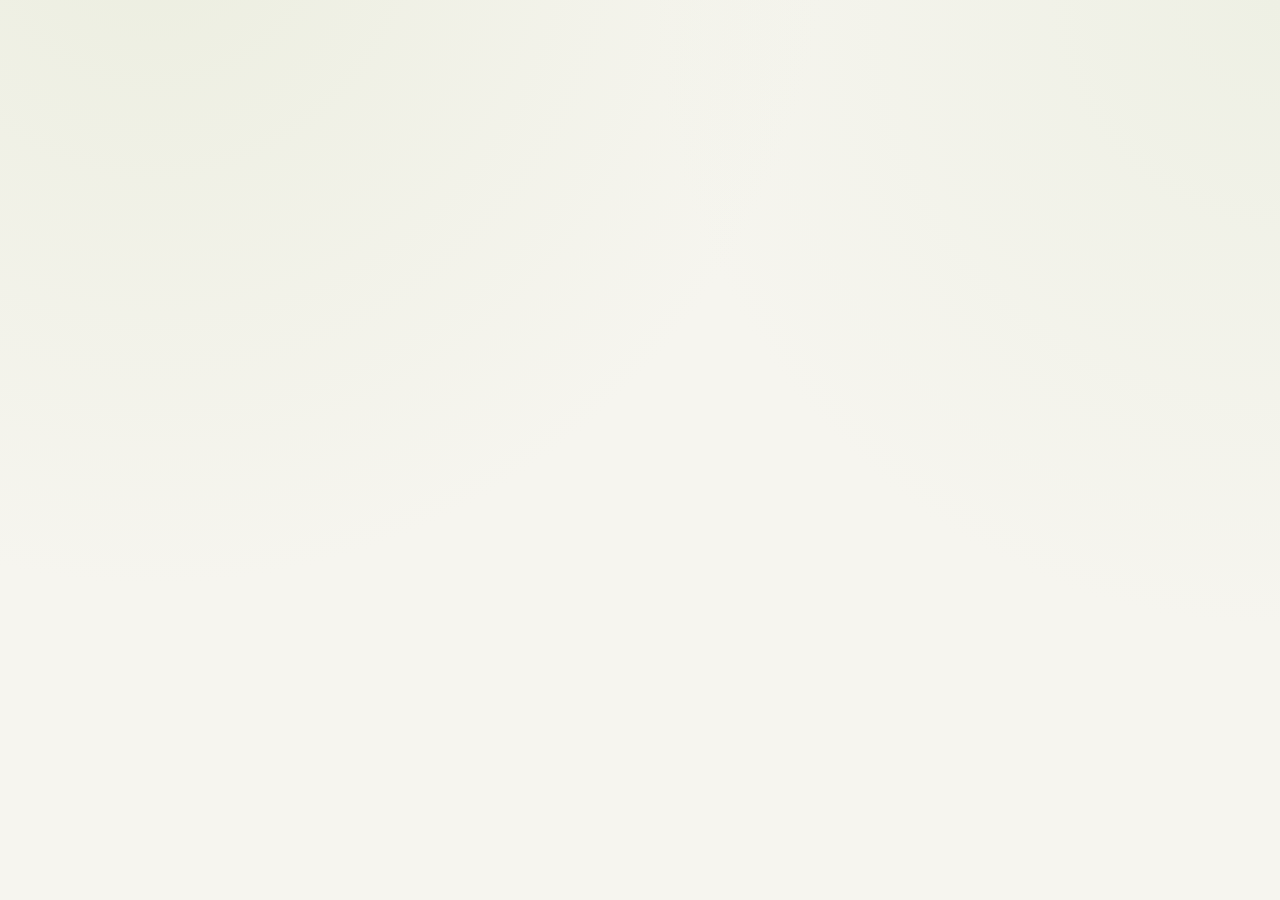
==== no-character.html @ 40b50306 "Add files via upload index含吉祥物(某HCC病友,我担友(bei)情(po)上镜;不想看小人的可以选no-character版本" ====
<!DOCTYPE html>
<html lang="zh-CN">
<head>
<meta charset="UTF-8">
<meta name="viewport" content="width=device-width, initial-scale=1.0">
<meta name="theme-color" content="#f6f5ef">
<title>从关联到因果 · 实验设计（无角色版）</title>
<meta name="description" content="五个实验设计任务：调节参数、权衡可信度与成本、解读研究结果并回答结论题，把一条可疑的关联锻造成一条站得住的因果链。">
<link rel="icon" href="[data-uri]">
<link rel="stylesheet" href="styles.css">
</head>
<body>
  <main id="app" aria-live="polite"></main>

  <script src="js/config.js"></script>
  <!-- ★ 无角色版：不挂角色，改用网页正上方的悬挂提醒条 -->
  <script>SQ.config.showCharacter = false; SQ.config.topReminder = true;</script>
  <script src="js/character.js"></script>
  <script src="js/rules.js"></script>
  <script src="js/levels.js"></script>
  <script src="js/store.js"></script>
  <script src="js/app.js"></script>
</body>
</html>
---- styles.css ----
/* =========================================================================
 * 从关联到因果 · 设计实验室
 * ========================================================================= */
:root {
  --paper: #f6f5ef;
  --card: #fffefb;
  --ink: #1b2a24;
  --ink-soft: #5a6b62;
  --green: #19392f;
  --lime: #dce99c;
  --brown: #8a5a30;
  --line: rgba(25, 57, 47, .14);
  --good: #2f7d54;
  --mid: #b5792a;
  --bad: #a4442f;
  --shadow: 0 10px 30px -18px rgba(19, 40, 32, .45);
  --radius: 16px;
}

* { box-sizing: border-box; }

html, body {
  margin: 0;
  background: var(--paper);
  color: var(--ink);
  font-family: "Segoe UI", system-ui, -apple-system, "PingFang SC", "Microsoft YaHei", sans-serif;
  line-height: 1.65;
  -webkit-font-smoothing: antialiased;
}

body {
  background-image: radial-gradient(circle at 12% -10%, #eceee0 0, transparent 45%),
                    radial-gradient(circle at 100% 0, #eef0e4 0, transparent 40%);
  min-height: 100vh;
}

.wrap { max-width: 940px; margin: 0 auto; padding: 40px 22px 64px; }

/* ---------- 通用 ---------- */
button { font: inherit; cursor: pointer; }
.muted { color: var(--ink-soft); font-size: .85rem; }
.kicker {
  font-size: .74rem; letter-spacing: .18em; text-transform: uppercase;
  color: var(--brown); font-weight: 700;
}
h1, h2, h3 { line-height: 1.25; margin: 0; }

.btn {
  border: 1px solid var(--green); background: var(--green); color: #f2f6e9;
  padding: 11px 22px; border-radius: 999px; font-weight: 600; transition: .16s;
}
.btn:hover { transform: translateY(-1px); box-shadow: var(--shadow); }
.btn:disabled { opacity: .35; cursor: not-allowed; transform: none; box-shadow: none; }
.btn.ghost { background: transparent; color: var(--green); border-color: var(--line); }
.btn.ghost:hover { background: rgba(25, 57, 47, .05); }
:focus-visible { outline: 3px solid #a65a30; outline-offset: 3px; border-radius: 6px; }

/* ---------- 书架 ---------- */
.hero { margin-bottom: 34px; }
.hero h1 { font-size: clamp(2rem, 5vw, 3rem); font-family: Georgia, "Songti SC", serif; margin: 8px 0 12px; }
.hero .lead { color: var(--ink-soft); max-width: 46ch; font-size: 1.02rem; }
.hero-stats { display: flex; gap: 34px; margin-top: 22px; }
.hero-stats .num { display: block; font-size: 1.7rem; font-weight: 800; color: var(--green); }
.hero-stats .cap { font-size: .78rem; color: var(--ink-soft); letter-spacing: .04em; }
.done-banner {
  margin-top: 20px; padding: 12px 16px; border-radius: 12px;
  background: linear-gradient(120deg, rgba(220, 233, 156, .6), rgba(220, 233, 156, .25));
  border: 1px solid rgba(25, 57, 47, .1); font-size: .92rem;
}

.grid { display: grid; grid-template-columns: repeat(auto-fill, minmax(258px, 1fr)); gap: 16px; }
.card {
  text-align: left; background: var(--card); border: 1px solid var(--line);
  border-radius: var(--radius); padding: 20px; box-shadow: var(--shadow);
  transition: .18s; display: flex; flex-direction: column; gap: 10px;
}
.card:hover { transform: translateY(-3px); border-color: var(--brown); }
.card-top { display: flex; justify-content: space-between; align-items: center; color: var(--ink-soft); font-size: .78rem; }
.card-top .idx { font-weight: 800; color: var(--brown); letter-spacing: .08em; }
.card h3 { font-size: 1.28rem; font-family: Georgia, "Songti SC", serif; }
.tags { display: flex; flex-wrap: wrap; gap: 6px; }
.tags span { font-size: .72rem; background: rgba(25, 57, 47, .06); padding: 3px 9px; border-radius: 999px; color: var(--ink-soft); }
.card-desc { margin: 0; font-size: .9rem; color: var(--ink-soft); flex: 1; }
.badge { align-self: flex-start; font-size: .76rem; padding: 4px 11px; border-radius: 999px; background: rgba(25, 57, 47, .07); color: var(--ink-soft); }
.badge.good { background: rgba(47, 125, 84, .14); color: var(--good); font-weight: 700; }
.badge.mid { background: rgba(181, 121, 42, .16); color: var(--mid); font-weight: 700; }
.home-foot { display: flex; align-items: center; gap: 16px; margin-top: 30px; flex-wrap: wrap; }

/* ---------- 关卡 ---------- */
.level { max-width: 780px; }
.lhead { display: grid; grid-template-columns: auto 1fr auto; gap: 16px; align-items: center; margin-bottom: 26px; }
.ltitle h2 { font-family: Georgia, "Songti SC", serif; font-size: 1.6rem; margin-top: 4px; }
.lmeta { font-size: .76rem; color: var(--ink-soft); text-align: right; line-height: 1.5; }

.story { font-family: Georgia, "Songti SC", "Microsoft YaHei", serif; font-size: 1.06rem; color: #24352d; }
.story p { margin: 0 0 14px; }

.mission {
  margin: 8px 0 26px; padding: 16px 18px; border-left: 3px solid var(--brown);
  background: rgba(138, 90, 48, .06); border-radius: 0 12px 12px 0; font-size: .95rem;
}
.mtag {
  display: inline-block; font-size: .7rem; font-weight: 800; letter-spacing: .12em;
  color: var(--brown); margin-right: 10px; text-transform: uppercase;
}

.panel { background: var(--card); border: 1px solid var(--line); border-radius: var(--radius); padding: 22px; box-shadow: var(--shadow); }
.controls { display: flex; flex-direction: column; gap: 22px; }
.ctrl > label { display: flex; justify-content: space-between; align-items: baseline; font-weight: 600; font-size: .92rem; margin-bottom: 10px; }
.ctrl output { font-weight: 700; color: var(--brown); font-variant-numeric: tabular-nums; }

.seg { display: flex; flex-wrap: wrap; gap: 8px; }
.seg-btn {
  border: 1px solid var(--line); background: #fbfaf5; color: var(--ink);
  padding: 9px 16px; border-radius: 10px; transition: .15s;
}
.seg-btn:hover { border-color: var(--brown); }
.seg-btn.on { background: var(--green); color: #f2f6e9; border-color: var(--green); font-weight: 600; }

input[type=range] { width: 100%; accent-color: var(--green); height: 26px; }

.checks { display: grid; grid-template-columns: repeat(auto-fit, minmax(180px, 1fr)); gap: 10px; }
.chk { display: flex; align-items: center; gap: 10px; padding: 11px 14px; border: 1px solid var(--line); border-radius: 12px; background: #fbfaf5; cursor: pointer; font-size: .92rem; transition: .15s; }
.chk:hover { border-color: var(--brown); }
.chk input { width: 17px; height: 17px; accent-color: var(--green); }
.chk:has(input:checked) { border-color: var(--green); background: rgba(25, 57, 47, .06); }

/* ---------- 实时计算 ---------- */
.metrics-wrap { margin-top: 20px; }
.mhead { display: flex; justify-content: space-between; align-items: baseline; margin-bottom: 12px; }
.mhead h3 { font-size: .8rem; letter-spacing: .14em; text-transform: uppercase; color: var(--ink-soft); }
.preview { font-size: .85rem; color: var(--ink-soft); }
.preview b { color: var(--brown); font-size: 1rem; font-variant-numeric: tabular-nums; }
.metrics { display: grid; grid-template-columns: repeat(auto-fit, minmax(160px, 1fr)); gap: 12px; }
.metric { background: var(--card); border: 1px solid var(--line); border-radius: 12px; padding: 14px 16px; }
.metric .mlabel { font-size: .76rem; color: var(--ink-soft); }
.metric .mvalue { font-size: 1.5rem; font-weight: 800; font-variant-numeric: tabular-nums; margin-top: 4px; }
.metric .munit { font-size: .74rem; font-weight: 600; color: var(--ink-soft); margin-left: 5px; }
.metric.good { border-color: rgba(47, 125, 84, .4); background: rgba(47, 125, 84, .06); }
.metric.good .mvalue { color: var(--good); }
.metric.mid { border-color: rgba(181, 121, 42, .4); background: rgba(181, 121, 42, .06); }
.metric.mid .mvalue { color: var(--mid); }
.metric.bad { border-color: rgba(164, 68, 47, .35); background: rgba(164, 68, 47, .05); }
.metric.bad .mvalue { color: var(--bad); }

/* ---------- 操作与反馈 ---------- */
.actions { display: flex; gap: 12px; margin: 24px 0 8px; }
.feedback { margin-top: 18px; }
.fb-top { display: flex; align-items: center; gap: 12px; margin-bottom: 12px; flex-wrap: wrap; }
.v { font-weight: 800; padding: 5px 14px; border-radius: 999px; font-size: .86rem; }
.v.good { background: rgba(47, 125, 84, .14); color: var(--good); }
.v.bad { background: rgba(164, 68, 47, .12); color: var(--bad); }
.fb-sub { font-size: .82rem; color: var(--ink-soft); }
.fb-score {
  display: flex; align-items: center; gap: 14px; flex-wrap: wrap;
  background: var(--card); border: 1px solid var(--line); border-radius: 12px; padding: 14px 18px;
}
.fsc { display: flex; flex-direction: column; }
.fs-num { font-size: 1.35rem; font-weight: 800; font-variant-numeric: tabular-nums; }
.fs-num.hl { color: var(--brown); }
.fs-cap { font-size: .72rem; color: var(--ink-soft); }
.fs-x { color: var(--ink-soft); font-size: .9rem; }
.fs-best { margin-left: auto; font-size: .8rem; color: var(--ink-soft); background: rgba(25, 57, 47, .06); padding: 6px 12px; border-radius: 999px; }
.msgs { list-style: none; padding: 0; margin: 14px 0 0; display: flex; flex-direction: column; gap: 8px; }
.msgs li { padding: 11px 14px 11px 34px; border-radius: 10px; font-size: .9rem; position: relative; }
.msgs li::before { position: absolute; left: 13px; top: 11px; }
.msgs li.warn { background: rgba(164, 68, 47, .06); border: 1px solid rgba(164, 68, 47, .16); }
.msgs li.warn::before { content: "!"; color: var(--bad); font-weight: 800; }
.msgs li.good { background: rgba(47, 125, 84, .07); border: 1px solid rgba(47, 125, 84, .2); }
.msgs li.good::before { content: "✓"; color: var(--good); font-weight: 800; }
.fb-next { margin-top: 12px; font-size: .85rem; color: var(--good); font-weight: 600; }
.fb-next.dim { color: var(--ink-soft); font-weight: 400; }

.hintbox { margin-top: 16px; padding: 15px 18px; border-radius: 12px; background: rgba(220, 233, 156, .28); border: 1px solid rgba(25, 57, 47, .12); font-size: .92rem; }
.hint-note { margin-top: 8px; font-size: .78rem; color: var(--ink-soft); }

.lnav { display: flex; justify-content: space-between; margin-top: 34px; padding-top: 22px; border-top: 1px solid var(--line); }

@media (max-width: 620px) {
  .lhead { grid-template-columns: 1fr; }
  .lmeta { text-align: left; }
  .fs-best { margin-left: 0; }
}
@media (prefers-reduced-motion: reduce) { * { transition: none !important; } }

/* =========================================================================
 * 设计面板：选项卡片 + 提示词
 * ========================================================================= */
.section-h { font-size: .8rem; letter-spacing: .14em; text-transform: uppercase; color: var(--ink-soft); margin-bottom: 16px; }
.quiz-shuffle {
  margin-left: 10px; font-weight: 400; font-size: .7rem; letter-spacing: .02em;
  text-transform: none; color: var(--ink-soft); opacity: .8;
}
.ctrl-head { display: flex; justify-content: space-between; align-items: baseline; gap: 12px; margin-bottom: 10px; }
.ctrl-head > label { font-weight: 600; font-size: .92rem; }
.ctrl-head output { font-weight: 700; color: var(--brown); font-variant-numeric: tabular-nums; white-space: nowrap; }
.ctrl-note { margin: 8px 0 0; font-size: .78rem; color: var(--ink-soft); }

.optlist { display: flex; flex-direction: column; gap: 8px; }
.opt {
  display: grid; grid-template-columns: 1fr auto; align-items: center; gap: 8px;
  border: 1px solid var(--line); border-radius: 12px; background: #fbfaf5; padding: 4px 8px 4px 4px; transition: .15s;
}
.opt:hover { border-color: var(--brown); }
.opt.selected { border-color: var(--green); background: rgba(25, 57, 47, .06); }
.opt-lab {
  display: flex; align-items: center; gap: 10px; text-align: left; width: 100%;
  border: 0; background: transparent; padding: 11px 12px; border-radius: 10px; color: var(--ink); font-size: .93rem; line-height: 1.45;
}
.opt-lab input[type=checkbox] { width: 17px; height: 17px; accent-color: var(--green); flex: none; }
.opt.selected .opt-lab { font-weight: 600; }
.opt-info {
  flex: none; width: 26px; height: 26px; border-radius: 50%; border: 1px solid var(--line);
  background: #fff; color: var(--ink-soft); font-weight: 700; font-size: .8rem; line-height: 1;
}
.opt-info:hover { border-color: var(--brown); color: var(--brown); }
.opt-tip {
  grid-column: 1 / -1; font-size: .85rem; line-height: 1.6; color: #33443c;
  background: rgba(220, 233, 156, .26); border-radius: 10px; padding: 11px 13px; margin: 2px 4px 8px;
}
.panel.locked { opacity: .72; }
.panel.locked .opt, .panel.locked input[type=range] { pointer-events: none; }

/* =========================================================================
 * 研究结果
 * ========================================================================= */
.resultwrap { margin-top: 26px; }
.result { background: var(--card); border: 1px solid var(--line); border-radius: var(--radius); padding: 20px 22px; box-shadow: var(--shadow); }
.rh { font-size: 1rem; font-family: Georgia, "Songti SC", serif; margin-bottom: 14px; }
.res-lines { margin: 0; padding-left: 18px; font-size: .94rem; }
.res-lines li { margin-bottom: 6px; }
.res-note { margin: 12px 0 0; font-size: .82rem; color: var(--ink-soft); border-top: 1px dashed var(--line); padding-top: 10px; }
.res-table { width: 100%; border-collapse: collapse; font-size: .9rem; }
.res-table th, .res-table td { text-align: left; padding: 9px 12px; border-bottom: 1px solid var(--line); }
.res-table th { font-size: .76rem; letter-spacing: .06em; color: var(--ink-soft); font-weight: 700; }
.res-table td b { color: var(--brown); font-variant-numeric: tabular-nums; }

.seqgrid { display: grid; grid-template-columns: repeat(auto-fit, minmax(230px, 1fr)); gap: 12px; }
.seqbox { border: 1px solid var(--line); border-radius: 12px; padding: 12px 14px; background: #fbfaf5; }
.seqbox h4 { margin: 0 0 10px; font-size: .8rem; color: var(--ink-soft); font-weight: 700; }
.seqrow { display: grid; grid-template-columns: 1fr auto; align-items: center; gap: 8px; margin-bottom: 8px; font-size: .84rem; }
.seqname { grid-column: 1 / -1; color: #33443c; }
.bar { display: block; width: 100%; height: 8px; border-radius: 999px; background: rgba(25, 57, 47, .1); overflow: hidden; }
.bar > span { display: block; height: 100%; background: linear-gradient(90deg, var(--green), #4a7d63); border-radius: 999px; }
.seqrow b { color: var(--brown); font-variant-numeric: tabular-nums; font-size: .84rem; }

/* =========================================================================
 * 选择题
 * ========================================================================= */
.quizhost { margin-top: 30px; }
.quizwrap { border-top: 1px solid var(--line); padding-top: 24px; }
.q { margin-bottom: 24px; }
.q-prompt { font-size: .98rem; margin: 0 0 12px; display: flex; gap: 10px; align-items: baseline; }
.q-no { flex: none; font-weight: 800; color: var(--brown); font-size: .78rem; letter-spacing: .08em; }
.opt.chosen { border-color: var(--brown); }
.opt.correct { border-color: var(--good); background: rgba(47, 125, 84, .1); }
.opt.correct .opt-lab { font-weight: 700; color: var(--good); }
.q-actions { display: flex; align-items: center; gap: 12px; margin-top: 10px; }
.btn.small { padding: 6px 14px; font-size: .82rem; }
.q-status { font-size: .8rem; color: var(--ink-soft); }
.q-feedback { margin-top: 10px; font-size: .9rem; border-radius: 10px; padding: 12px 15px; display: none; }
.q-feedback.good { display: block; background: rgba(47, 125, 84, .08); border: 1px solid rgba(47, 125, 84, .22); color: #245c3f; }
.q-feedback.bad { display: block; background: rgba(164, 68, 47, .07); border: 1px solid rgba(164, 68, 47, .2); color: #7d3423; }
.q-feedback.hint { display: block; background: rgba(220, 233, 156, .3); border: 1px solid rgba(25, 57, 47, .12); color: #33443c; }

/* =========================================================================
 * 本关分数 / 结算
 * ========================================================================= */
.levelscore:empty { display: none; }
.ls { margin-top: 26px; background: var(--card); border: 1px solid var(--line); border-radius: var(--radius); padding: 18px 22px; box-shadow: var(--shadow); }
.ls-title { font-size: .78rem; letter-spacing: .12em; text-transform: uppercase; color: var(--ink-soft); margin-bottom: 12px; }
.ls-body { display: flex; align-items: center; gap: 16px; flex-wrap: wrap; }
.ls-part { display: flex; flex-direction: column; }
.ls-num { font-size: 1.5rem; font-weight: 800; font-variant-numeric: tabular-nums; }
.ls-part.big .ls-num { color: var(--brown); font-size: 1.9rem; }
.ls-cap { font-size: .72rem; color: var(--ink-soft); }
.ls-x { color: var(--ink-soft); }
.ls-hint { font-size: .85rem; color: var(--ink-soft); margin-top: 22px; }

.total-box { background: linear-gradient(120deg, rgba(220, 233, 156, .5), rgba(220, 233, 156, .18)); border: 1px solid rgba(25, 57, 47, .12); border-radius: var(--radius); padding: 24px 26px; margin-bottom: 22px; }
.total-num { font-size: 3.2rem; font-weight: 800; font-family: Georgia, serif; color: var(--green); line-height: 1; }
.total-cap { font-size: .9rem; color: var(--ink-soft); margin-top: 6px; font-weight: 600; }
.total-note { margin: 14px 0 0; font-size: .84rem; color: var(--ink-soft); }
.summary-table td:first-child { font-weight: 600; }
.summary-table tr.dim td { color: var(--ink-soft); }
.summary-actions { display: flex; align-items: center; gap: 16px; margin-top: 24px; flex-wrap: wrap; }

/* =========================================================================
 * 盲盒模式开关（书架页）
 * ========================================================================= */
.modebar { margin: 0 0 20px; }
.mode-toggle {
  display: flex; gap: 13px; align-items: flex-start; width: 100%; text-align: left;
  border: 1px solid var(--line); background: var(--card); border-radius: var(--radius);
  padding: 15px 18px; box-shadow: var(--shadow); transition: .16s;
}
.mode-toggle:hover { border-color: var(--brown); }
.mode-toggle.on { border-color: var(--green); background: rgba(220, 233, 156, .3); }
.mt-icon { font-size: 1.4rem; line-height: 1.2; }
.mt-body { display: flex; flex-direction: column; gap: 4px; }
.mt-title { font-weight: 700; font-size: .95rem; }
.mt-desc { font-size: .84rem; color: var(--ink-soft); line-height: 1.55; }

/* =========================================================================
 * 角色（分图层叠放；图片缺失时显示几何占位）
 * ========================================================================= */
.puppet-host { position: fixed; inset: 0; pointer-events: none; z-index: 45; }

.puppet {
  position: absolute; pointer-events: auto; cursor: grab; touch-action: none;
  user-select: none; -webkit-user-select: none;
}
.puppet.dragging { cursor: grabbing; }

.puppet-stage { position: relative; width: 220px; aspect-ratio: 10 / 14; }
.puppet-stage::before {
  content: ''; position: absolute; left: -10%; top: -5%; right: -10%; bottom: -7%;
  background: radial-gradient(ellipse at 50% 62%, rgba(220, 233, 156, .5), rgba(220, 233, 156, 0) 70%);
  z-index: 0; pointer-events: none;
}

.layer { position: absolute; inset: 0; }
.layer .art {
  position: absolute; inset: 0; width: 100%; height: 100%;
  opacity: 0; transition: opacity .18s ease; pointer-events: none;
}
.layer.has-art .art { opacity: 1; }
.layer.has-art .ph { display: none; }

/* ---------------------------------------------------------------
 * 手臂：肩 → 肘 → 腕 三级嵌套（锚点按 lihui 的实图量出）
 *   大臂/小臂各 1 张图，左右共用；右臂整棵镜像（.is-right）
 *   姿态＝角度（见 js/character.js 的 ARM_POSES），加姿势不用重画图
 *   锚点：肩 39.70% 56.43% / 肘 39.80% 66.79% / 腕 40.00% 71.79%
 * --------------------------------------------------------------- */
.puppet-stage .arm-wrap,
.puppet-stage .arm,
.puppet-stage .seg,
.puppet-stage .hand { position: absolute; inset: 0; }

.puppet-stage .arm-wrap { transform-origin: 50% 50%; }
.puppet-stage .arm-wrap.is-right { transform: scaleX(-1); }
.puppet-stage .arm { transform-origin: 39.70% 56.43%; transition: transform 1.15s cubic-bezier(.25, .75, .3, 1); }
.puppet-stage .seg { transform-origin: 39.80% 66.79%; transition: transform 1.15s cubic-bezier(.25, .75, .3, 1); transition-delay: .08s; }
.puppet-stage .hand { transform-origin: 40.00% 71.79%; transition: transform .95s cubic-bezier(.25, .75, .3, 1); transition-delay: .16s; }
/* 气泡：位置/大小/旋转可以单独调（轴心在气泡中心） */
.layer-bubble-face { transform-origin: 17% 10%; transition: transform .5s ease; }

/* 层级：小臂压在大臂上（肘部袖口盖住接缝），小臂又压住手（袖口盖住掌根） */
.puppet-stage .arm > .art { z-index: 1; }
.puppet-stage .seg { z-index: 3; }
.puppet-stage .seg > .art { z-index: 3; }
.puppet-stage .hand { z-index: 1; }

.puppet-stage .arm .art,
.puppet-stage .seg .art,
.puppet-stage .hand .art {
  position: absolute; inset: 0; width: 100%; height: 100%;
  opacity: 0; transition: opacity .18s ease; pointer-events: none;
}
.puppet-stage .arm.has-art > .art,
.puppet-stage .seg.has-art > .art,
.puppet-stage .hand.has-art > .art { opacity: 1; }
.puppet-stage .arm.has-art > .ph,
.puppet-stage .seg.has-art > .ph,
.puppet-stage .hand.has-art > .ph { display: none; }

/* 手臂几何占位（缺图时用，位置＝锚点连成的竖直胶囊） */
.puppet-stage .arm-wrap .ph {
  position: absolute; background: #dfe7cd; border: 2px solid rgba(25, 57, 47, .32);
  border-radius: 999px;
}
.ph-arm-upper { left: 36.90%; top: 56.00%; width: 5.60%; height: 10.79%; }
.ph-arm-fore { left: 37.00%; top: 66.79%; width: 5.60%; height: 5.00%; }
.ph-hand { left: 37.40%; top: 71.79%; width: 4.60%; height: 4.86%; }

/* 情绪小气泡（短暂出现，不遮挡脸部；淡入淡出由 .has-art 控制） */
.layer-bubble-face { pointer-events: none; }
.layer-bubble-face .art { transition: opacity .32s ease; }

/* 几何占位（缺图时使用；位置按实际图片量出来的范围） */
.layer .ph { position: absolute; }
.ph-hair-back {
  left: 11.4%; top: 38.7%; width: 68%; height: 46.7%;
  background: #b9c6ff; opacity: .5; border-radius: 40% 40% 46% 46%;
}
.ph-hair-mid {
  left: 11.1%; top: 4.1%; width: 77.9%; height: 51.3%;
  background: #ffd6a5; opacity: .5; border-radius: 46% 46% 40% 40%;
}
.ph-hair-front {
  left: 25.6%; top: 20.7%; width: 55.9%; height: 36.4%;
  background: #9bd0ff; opacity: .45; border-radius: 50% 50% 40% 40%;
}
.ph-body {
  left: 37.7%; top: 53%; width: 29.7%; height: 37%;
  background: #a7e0c0; opacity: .5; border: 2px solid rgba(25, 57, 47, .28);
  border-radius: 16% 16% 12% 12%;
}
.ph-face-base {
  left: 21.5%; top: 14%; width: 57.9%; height: 44.2%;
  background: #f7f0e3; border-radius: 50%;
  border: 2px solid rgba(25, 57, 47, .32);
}
.ph-face-feat {
  left: 21.5%; top: 14%; width: 57.9%; height: 44.2%;
  color: #1b2a24;
}
.ph-face-feat svg { display: block; width: 100%; height: 100%; }

.puppet-bubble {
  position: absolute; left: 100%; top: 6%; margin-left: 12px; width: max-content;
  max-width: 200px; background: var(--card); border: 1px solid var(--line);
  border-radius: 12px; padding: 9px 13px; font-size: .82rem; line-height: 1.5;
  box-shadow: var(--shadow); color: var(--ink);
  opacity: 0; transform: translateY(5px); pointer-events: none;
  transition: opacity .38s ease, transform .38s ease;
}
.puppet-bubble.show { opacity: 1; transform: translateY(0); }
.puppet-bubble::before {
  content: ''; position: absolute; left: -6px; top: 16px;
  width: 10px; height: 10px; background: var(--card);
  border-left: 1px solid var(--line); border-bottom: 1px solid var(--line);
  transform: rotate(45deg);
}
.puppet.flip .puppet-bubble { left: auto; right: 100%; margin-left: 0; margin-right: 12px; }
.puppet.flip .puppet-bubble::before {
  left: auto; right: -6px; border-left: 0; border-bottom: 0;
  border-right: 1px solid var(--line); border-top: 1px solid var(--line);
}

/* 位置 / 大小调节面板 */
.puppet-ctl {
  position: fixed; right: 14px; bottom: 14px; z-index: 46;
  display: flex; flex-direction: column; align-items: flex-end; gap: 8px;
}
.ctl-btn {
  width: 42px; height: 42px; border-radius: 50%; border: 1px solid var(--line);
  background: var(--card); box-shadow: var(--shadow); font-size: 1.05rem;
}
.ctl-btn:hover { border-color: var(--brown); }
.ctl-panel {
  background: var(--card); border: 1px solid var(--line); border-radius: 14px;
  padding: 13px 15px; box-shadow: var(--shadow); width: 244px;
}
.ctl-row { display: grid; grid-template-columns: 34px 1fr 48px; align-items: center; gap: 8px; margin-bottom: 9px; font-size: .78rem; }
.ctl-row input[type=range] { height: 22px; }
.ctl-row b { text-align: right; color: var(--brown); font-variant-numeric: tabular-nums; }
.ctl-reset {
  width: 100%; border: 1px solid var(--line); background: transparent;
  border-radius: 999px; padding: 6px; font-size: .78rem; color: var(--green);
}
.ctl-reset:hover { border-color: var(--brown); }
.ctl-tip { margin: 8px 0 0; font-size: .72rem; color: var(--ink-soft); }

/* =========================================================================
 * 术语说明
 * ========================================================================= */
.glossary {
  margin: 0 0 24px; border: 1px solid var(--line); border-radius: 12px;
  background: var(--card); overflow: hidden;
}
.glossary > summary {
  cursor: pointer; padding: 13px 18px; font-size: .86rem; font-weight: 600;
  color: var(--brown); list-style: none;
}
.glossary > summary::-webkit-details-marker { display: none; }
.glossary > summary::before { content: '📖 '; }
.glossary[open] > summary { border-bottom: 1px solid var(--line); }
.glossary dl { margin: 0; padding: 14px 18px 18px; }
.glossary dt { font-weight: 700; font-size: .88rem; margin-top: 10px; color: var(--green); }
.glossary dt:first-child { margin-top: 0; }
.glossary dd { margin: 4px 0 0; font-size: .85rem; color: #33443c; line-height: 1.65; }

/* 首通模式提醒 */
.livewarn {
  margin-top: 12px; padding: 11px 15px; border-radius: 10px; font-size: .86rem;
  background: rgba(181, 121, 42, .09); border: 1px solid rgba(181, 121, 42, .3); color: #8a5a1a;
}
.livewarn span { color: var(--ink-soft); }

/* 宽表横向滚动 */
.table-scroll { overflow-x: auto; -webkit-overflow-scrolling: touch; }
.table-scroll .summary-table { min-width: 760px; }

/* =========================================================================
 * 图片位
 * ========================================================================= */
.fig { margin: 0 0 24px; }
.fig img {
  display: block; width: 100%; height: auto; border-radius: 14px;
  border: 1px solid var(--line); background: #fff; box-shadow: var(--shadow);
}
.fig figcaption { font-size: .82rem; color: var(--ink-soft); margin-top: 9px; padding-left: 2px; line-height: 1.5; }

.fig-ph .ph-box {
  border: 1px dashed rgba(138, 90, 48, .5); border-radius: 14px;
  background: rgba(138, 90, 48, .045);
  padding: 26px 20px; display: flex; flex-direction: column; gap: 7px; align-items: center; text-align: center;
}
.ph-tag { font-size: .74rem; font-weight: 800; letter-spacing: .12em; color: var(--brown); text-transform: uppercase; }
.ph-path { font-size: .88rem; color: #33443c; }
.ph-path code { background: rgba(25, 57, 47, .08); padding: 2px 8px; border-radius: 6px; font-size: .84rem; }
.ph-tip { font-size: .78rem; color: var(--ink-soft); }

/* ---------------------------------------------------------------
 * 顶部悬挂提醒条（无角色版本，见 no-character.html）
 *   贴在网页正上边缘、水平居中，带两根小绳，随状态淡入淡出
 * --------------------------------------------------------------- */
.top-reminder {
  position: fixed; top: 0; left: 50%; z-index: 80;
  display: flex; align-items: center; gap: 9px;
  max-width: min(620px, 90vw);
  padding: 12px 22px 13px;
  background: var(--card); color: var(--ink);
  border: 1px solid var(--line); border-top: none;
  border-radius: 0 0 15px 15px;
  box-shadow: 0 10px 28px rgba(24, 45, 38, .13);
  font-size: .89rem; line-height: 1.45;
  opacity: 0; pointer-events: none;
  transform: translate(-50%, -16px);
  transition: opacity .45s ease, transform .45s cubic-bezier(.25, .8, .3, 1);
}
.top-reminder.show { opacity: 1; transform: translate(-50%, 0); }
.top-reminder::before {                 /* 两根小绳 */
  content: ''; position: absolute; top: 0; left: 50%; width: 40px; height: 7px;
  transform: translateX(-50%);
  background:
    linear-gradient(var(--line), var(--line)) 8px 0 / 2px 7px no-repeat,
    linear-gradient(var(--line), var(--line)) 30px 0 / 2px 7px no-repeat;
}
.top-reminder .tr-icon { font-size: 1.05rem; line-height: 1; }
.top-reminder .tr-text { font-weight: 500; }
.top-reminder[data-state="pass"] { border-color: #b9dcc3; background: #f4fbf5; }
.top-reminder[data-state="fail"] { border-color: #e4d0a8; background: #fdfaf3; }
.top-reminder[data-state="warn-both"] { border-color: #e8c3b6; background: #fdf6f3; }

.fig.img-broken img { display: none; }
.fig.img-broken::after {
  content: '图片加载失败：请检查文件名、路径与大小写（Linux 服务器区分大小写）。';
  display: block; border: 1px solid rgba(164, 68, 47, .35); background: rgba(164, 68, 47, .06);
  color: #7d3423; border-radius: 12px; padding: 14px 16px; font-size: .85rem;
}
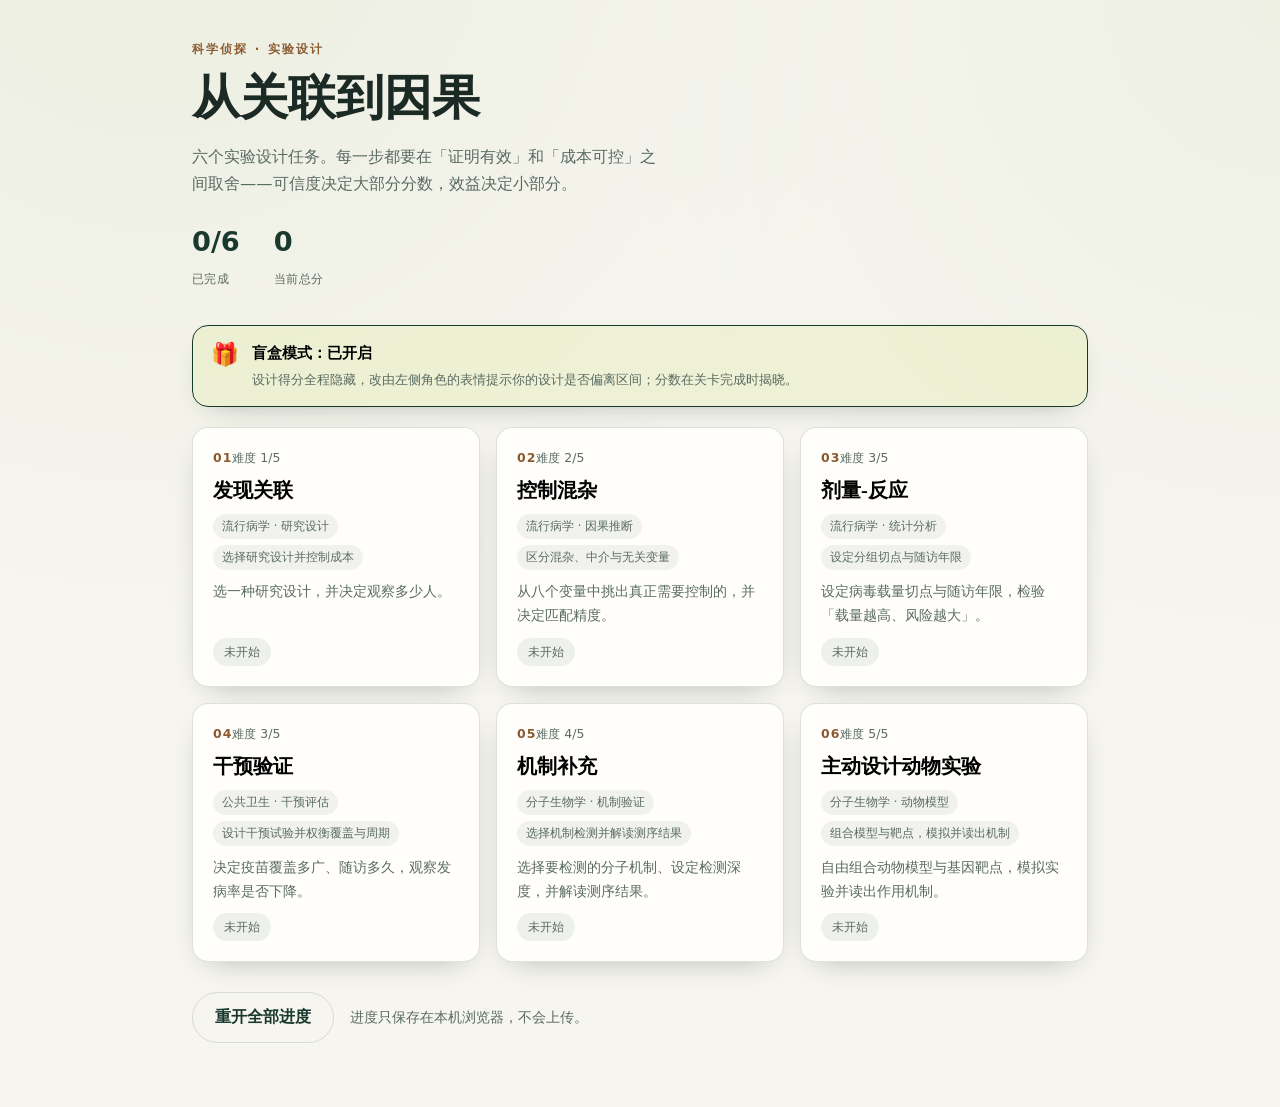
==== commit cd4f1727: "Update script sources in no-character.html" ====
--- a/no-character.html
+++ b/no-character.html
@@ -12,13 +12,13 @@
 <body>
   <main id="app" aria-live="polite"></main>
 
-  <script src="js/config.js"></script>
+  <script src="config.js"></script>
   <!-- ★ 无角色版：不挂角色，改用网页正上方的悬挂提醒条 -->
   <script>SQ.config.showCharacter = false; SQ.config.topReminder = true;</script>
-  <script src="js/character.js"></script>
-  <script src="js/rules.js"></script>
-  <script src="js/levels.js"></script>
-  <script src="js/store.js"></script>
-  <script src="js/app.js"></script>
+  <script src="character.js"></script>
+  <script src="rules.js"></script>
+  <script src="levels.js"></script>
+  <script src="store.js"></script>
+  <script src="app.js"></script>
 </body>
 </html>
